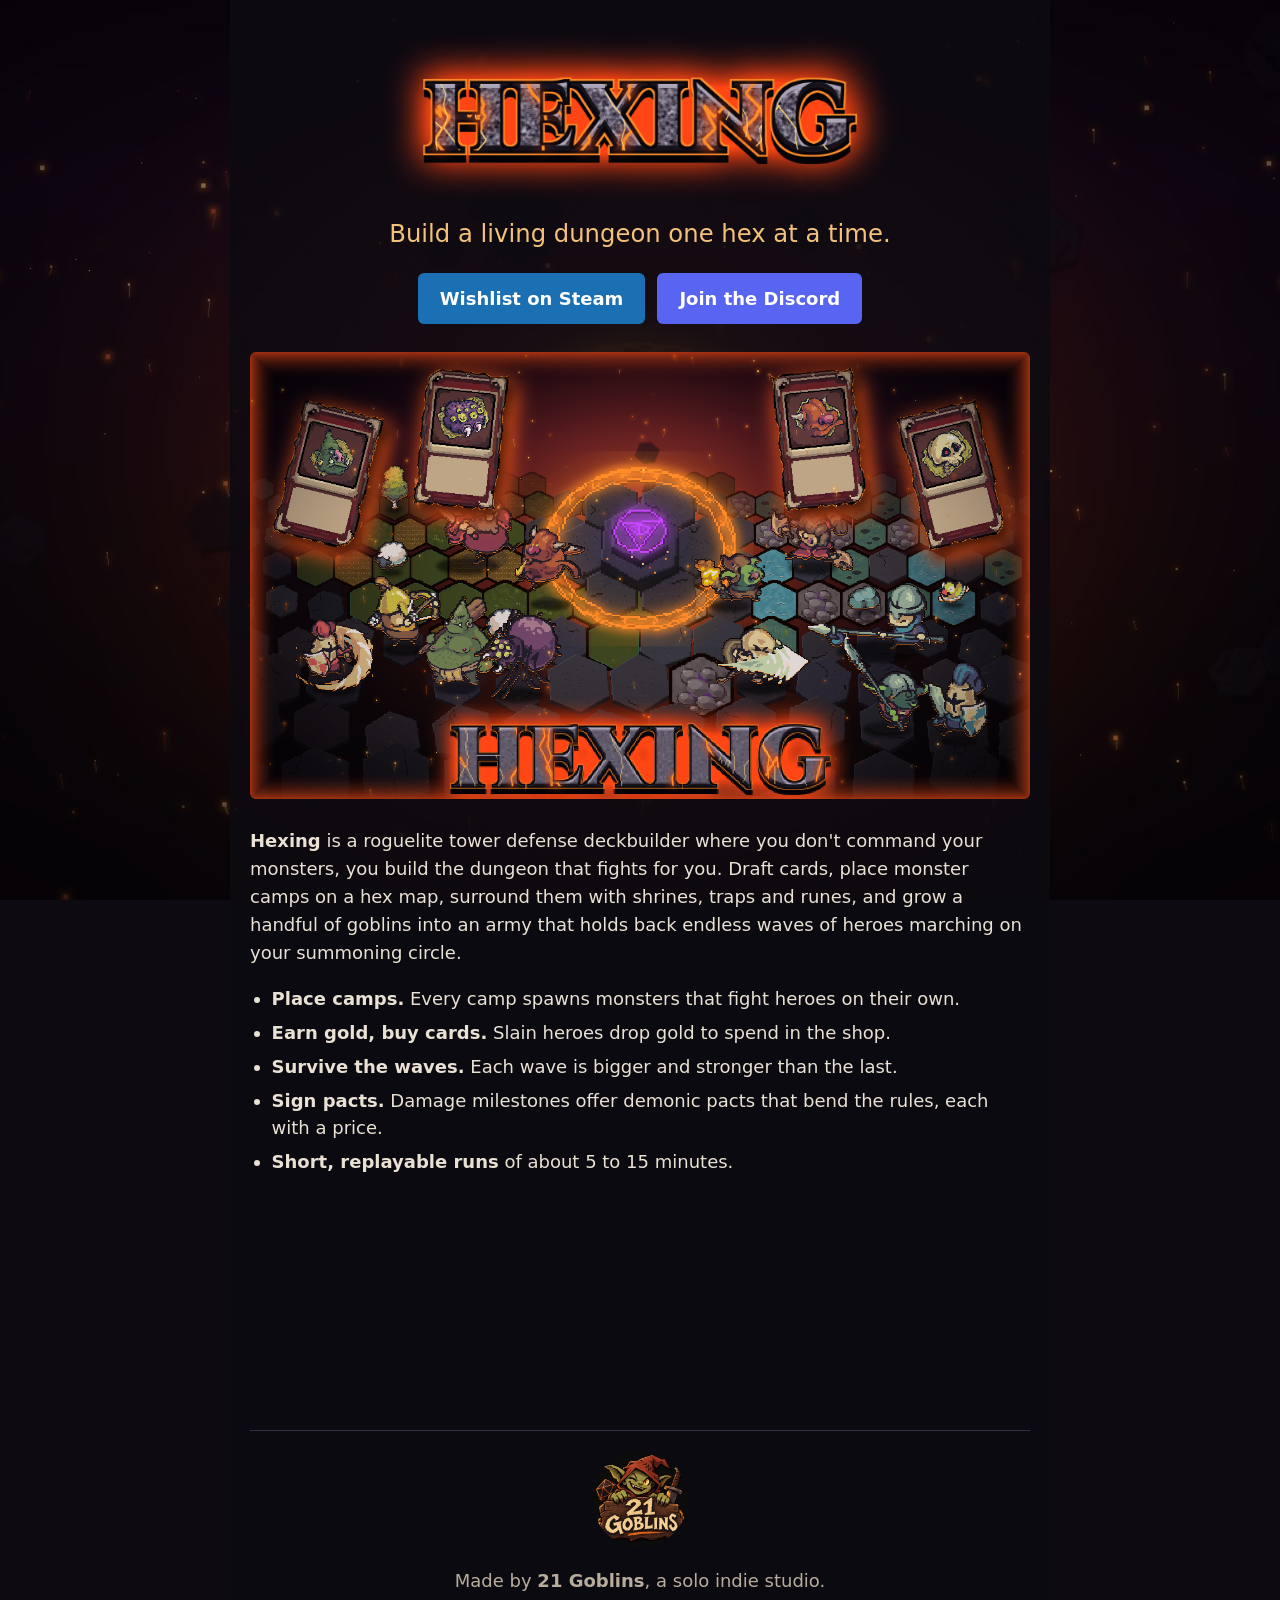
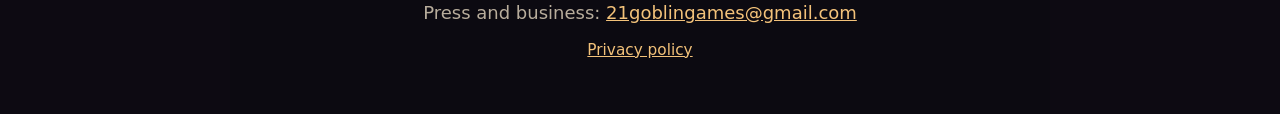
==== index.html @ b6962946 "feat: Hexing one-page site" ====
<!DOCTYPE html>
<html lang="en">
<head>
<meta charset="utf-8">
<meta name="viewport" content="width=device-width, initial-scale=1">
<title>Hexing by 21 Goblins: a roguelite tower defense deckbuilder</title>
<meta name="description" content="Build a living dungeon one hex at a time. Place monster camps, shrines, and traps, grow a few goblins into an army, and hold back endless hero waves in this roguelite tower defense deckbuilder.">
<meta property="og:title" content="Hexing">
<meta property="og:description" content="Build a living dungeon one hex at a time. A roguelite tower defense deckbuilder by 21 Goblins.">
<meta property="og:image" content="https://21goblingames.github.io/img/og.png">
<meta property="og:url" content="https://21goblingames.github.io/">
<meta name="twitter:card" content="summary_large_image">
<link rel="icon" type="image/png" href="img/icon.png">
<link rel="stylesheet" href="style.css">
</head>
<body>
<main>
  <header class="hero">
    <img class="logo" src="img/hexing-logo.png" alt="Hexing">
    <p class="tagline">Build a living dungeon one hex at a time.</p>
    <div class="buttons">
      <a class="btn steam" href="https://store.steampowered.com/app/4998470/Hexing/">Wishlist on Steam</a>
      <a class="btn discord" href="https://discord.gg/SJA3zb4m3p">Join the Discord</a>
    </div>
  </header>

  <img class="capsule" src="img/main-capsule.png" alt="The Hexing board: monster camps and heroes fighting on a hex map around the summoning circle">

  <section>
    <p class="lead"><strong>Hexing</strong> is a roguelite tower defense deckbuilder where you don't command your monsters, you build the dungeon that fights for you. Draft cards, place monster camps on a hex map, surround them with shrines, traps and runes, and grow a handful of goblins into an army that holds back endless waves of heroes marching on your summoning circle.</p>
    <ul class="features">
      <li><strong>Place camps.</strong> Every camp spawns monsters that fight heroes on their own.</li>
      <li><strong>Earn gold, buy cards.</strong> Slain heroes drop gold to spend in the shop.</li>
      <li><strong>Survive the waves.</strong> Each wave is bigger and stronger than the last.</li>
      <li><strong>Sign pacts.</strong> Damage milestones offer demonic pacts that bend the rules, each with a price.</li>
      <li><strong>Short, replayable runs</strong> of about 5 to 15 minutes.</li>
    </ul>
  </section>

  <section class="widget">
    <iframe src="https://store.steampowered.com/widget/4998470/" title="Hexing on Steam" frameborder="0" width="646" height="190" loading="lazy"></iframe>
  </section>

  <footer>
    <img class="studio" src="img/21goblins.jpg" alt="21 Goblins">
    <p>Made by <strong>21 Goblins</strong>, a solo indie studio.</p>
    <p>Press and business: <a href="mailto:21goblingames@gmail.com">21goblingames@gmail.com</a></p>
    <p class="small"><a href="https://21goblingames.github.io/hexing-privacy/">Privacy policy</a></p>
  </footer>
</main>
</body>
</html>
---- style.css ----
* { box-sizing: border-box; }
html { background: #0d0a12 url("img/background.jpg") center top / cover fixed; }
body {
  margin: 0;
  color: #e9e1d4;
  font: 18px/1.55 system-ui, "Segoe UI", Roboto, sans-serif;
}
main {
  max-width: 820px;
  margin: 0 auto;
  padding: 32px 20px 48px;
  background: rgba(13, 10, 18, 0.82);
  min-height: 100vh;
}
.hero { text-align: center; }
.logo { width: min(520px, 90%); height: auto; }
.tagline { font-size: 1.35em; margin: 8px 0 20px; color: #f3c27a; }
.buttons { display: flex; gap: 12px; justify-content: center; flex-wrap: wrap; }
.btn {
  display: inline-block;
  padding: 12px 22px;
  border-radius: 6px;
  color: #fff;
  font-weight: 700;
  text-decoration: none;
}
.btn.steam { background: #1b6fb3; }
.btn.discord { background: #5865f2; }
.btn:hover { filter: brightness(1.15); }
.capsule { display: block; width: 100%; height: auto; margin: 28px 0; border-radius: 6px; }
.lead { margin-top: 0; }
.features { padding-left: 1.2em; }
.features li { margin: 6px 0; }
.widget { text-align: center; margin: 28px 0; }
.widget iframe { max-width: 100%; }
footer { text-align: center; border-top: 1px solid #3a2f44; padding-top: 20px; color: #b8ad9c; }
footer p { margin: 4px 0; }
.studio { width: 96px; height: 96px; object-fit: cover; border-radius: 50%; margin-bottom: 8px; }
.small { font-size: 0.85em; margin-top: 12px !important; }
a { color: #f3c27a; }
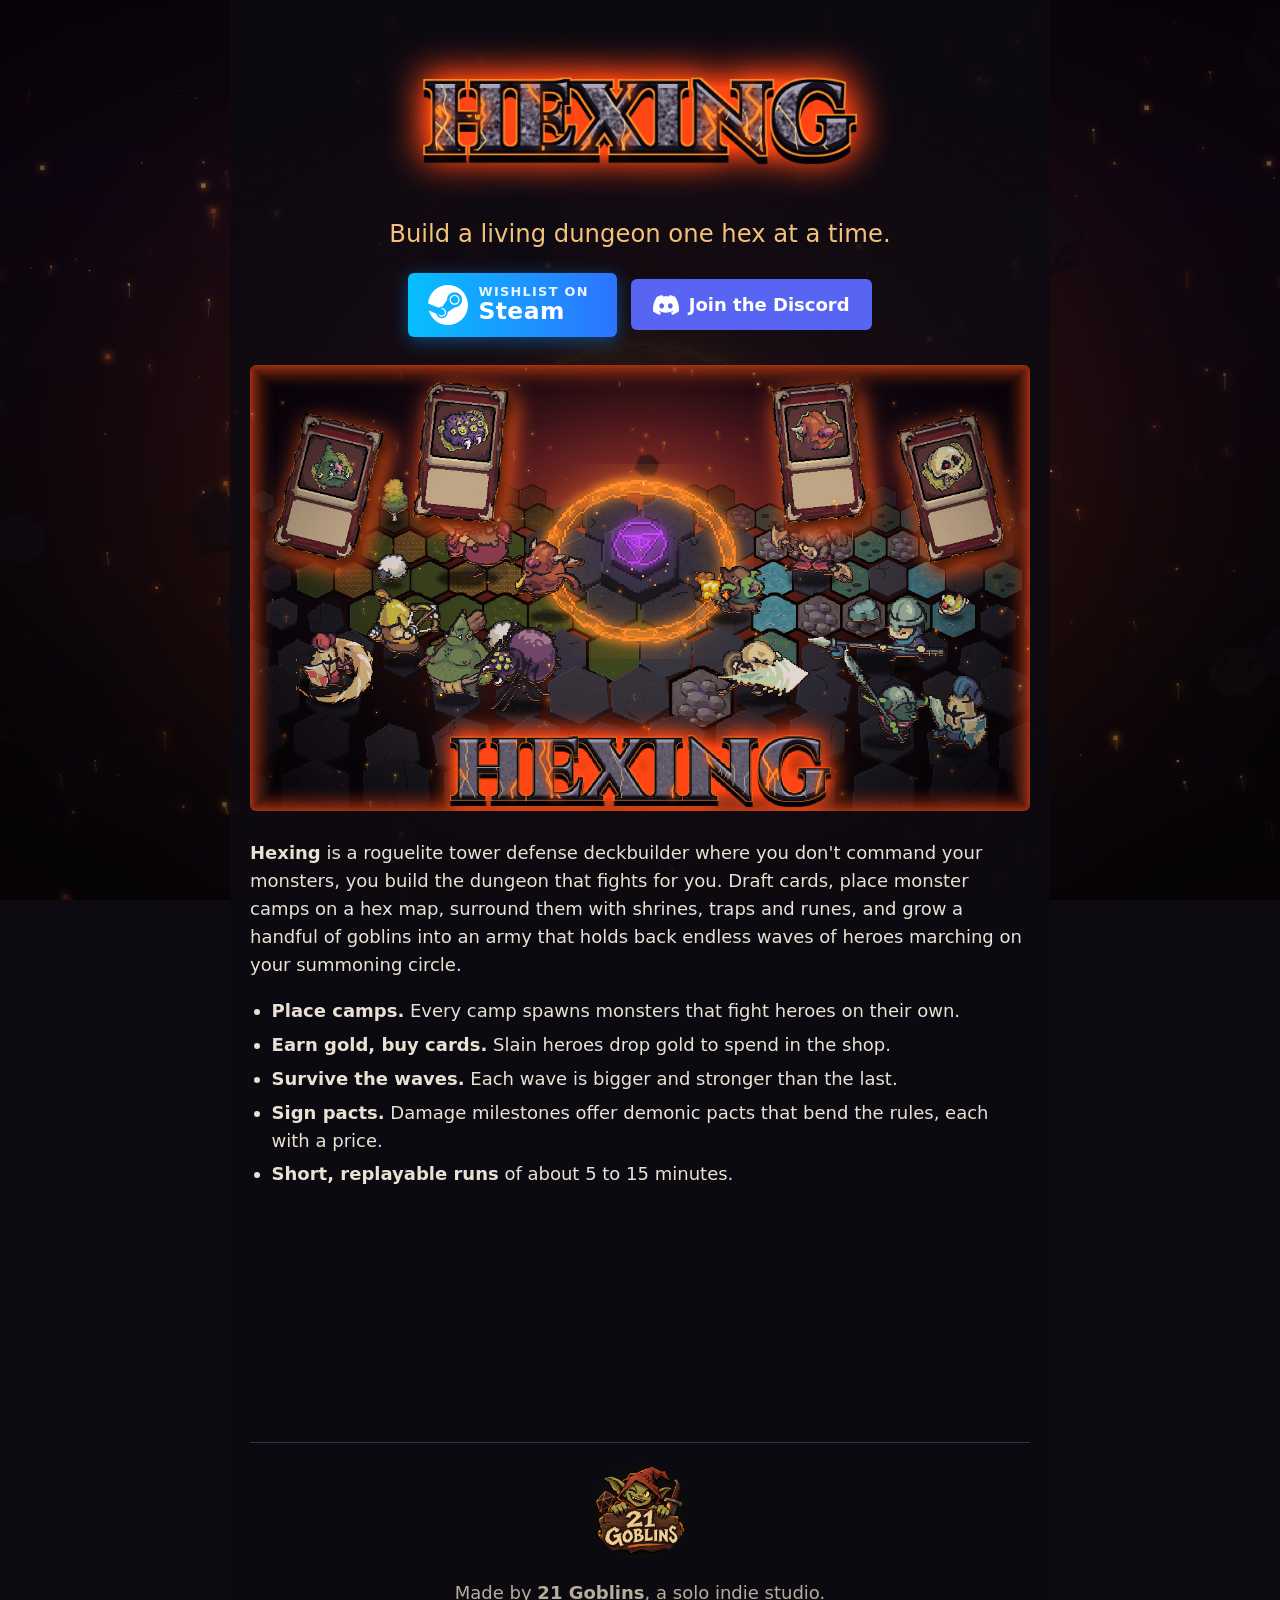
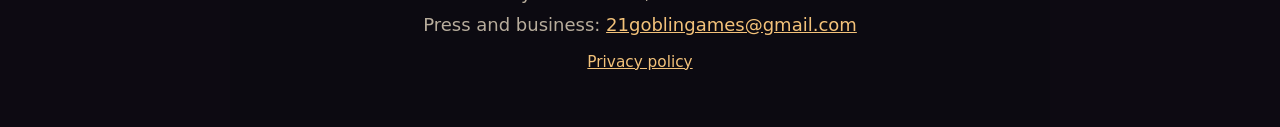
==== commit 3a9c3552: "style: Steam and Discord buttons with logos" ====
--- a/index.html
+++ b/index.html
@@ -19,8 +19,8 @@
     <img class="logo" src="img/hexing-logo.png" alt="Hexing">
     <p class="tagline">Build a living dungeon one hex at a time.</p>
     <div class="buttons">
-      <a class="btn steam" href="https://store.steampowered.com/app/4998470/Hexing/">Wishlist on Steam</a>
-      <a class="btn discord" href="https://discord.gg/SJA3zb4m3p">Join the Discord</a>
+      <a class="btn steam" href="https://store.steampowered.com/app/4998470/Hexing/"><img src="img/steam.svg" alt=""><span><small>Wishlist on</small>Steam</span></a>
+      <a class="btn discord" href="https://discord.gg/SJA3zb4m3p"><img src="img/discord.svg" alt="">Join the Discord</a>
     </div>
   </header>
 
--- a/style.css
+++ b/style.css
@@ -15,18 +15,32 @@
 .hero { text-align: center; }
 .logo { width: min(520px, 90%); height: auto; }
 .tagline { font-size: 1.35em; margin: 8px 0 20px; color: #f3c27a; }
-.buttons { display: flex; gap: 12px; justify-content: center; flex-wrap: wrap; }
+.buttons { display: flex; gap: 14px; justify-content: center; align-items: center; flex-wrap: wrap; }
 .btn {
-  display: inline-block;
+  display: inline-flex;
+  align-items: center;
+  gap: 10px;
   padding: 12px 22px;
   border-radius: 6px;
   color: #fff;
   font-weight: 700;
   text-decoration: none;
+  transition: transform .12s, filter .12s, box-shadow .12s;
 }
-.btn.steam { background: #1b6fb3; }
+.btn img { width: 26px; height: 26px; filter: invert(1); }
+.btn:hover { filter: brightness(1.12); transform: translateY(-2px); }
+.btn.steam {
+  padding: 12px 28px 12px 20px;
+  background: linear-gradient(90deg, #06bfff, #2d73ff);
+  box-shadow: 0 4px 18px rgba(6, 140, 255, .45);
+  font-size: 1.3em;
+  line-height: 1.1;
+}
+.btn.steam img { width: 40px; height: 40px; }
+.btn.steam span { display: flex; flex-direction: column; text-align: left; letter-spacing: .02em; }
+.btn.steam small { font-size: .55em; font-weight: 600; text-transform: uppercase; letter-spacing: .1em; opacity: .9; }
+.btn.steam:hover { box-shadow: 0 6px 24px rgba(6, 140, 255, .65); }
 .btn.discord { background: #5865f2; }
-.btn:hover { filter: brightness(1.15); }
 .capsule { display: block; width: 100%; height: auto; margin: 28px 0; border-radius: 6px; }
 .lead { margin-top: 0; }
 .features { padding-left: 1.2em; }
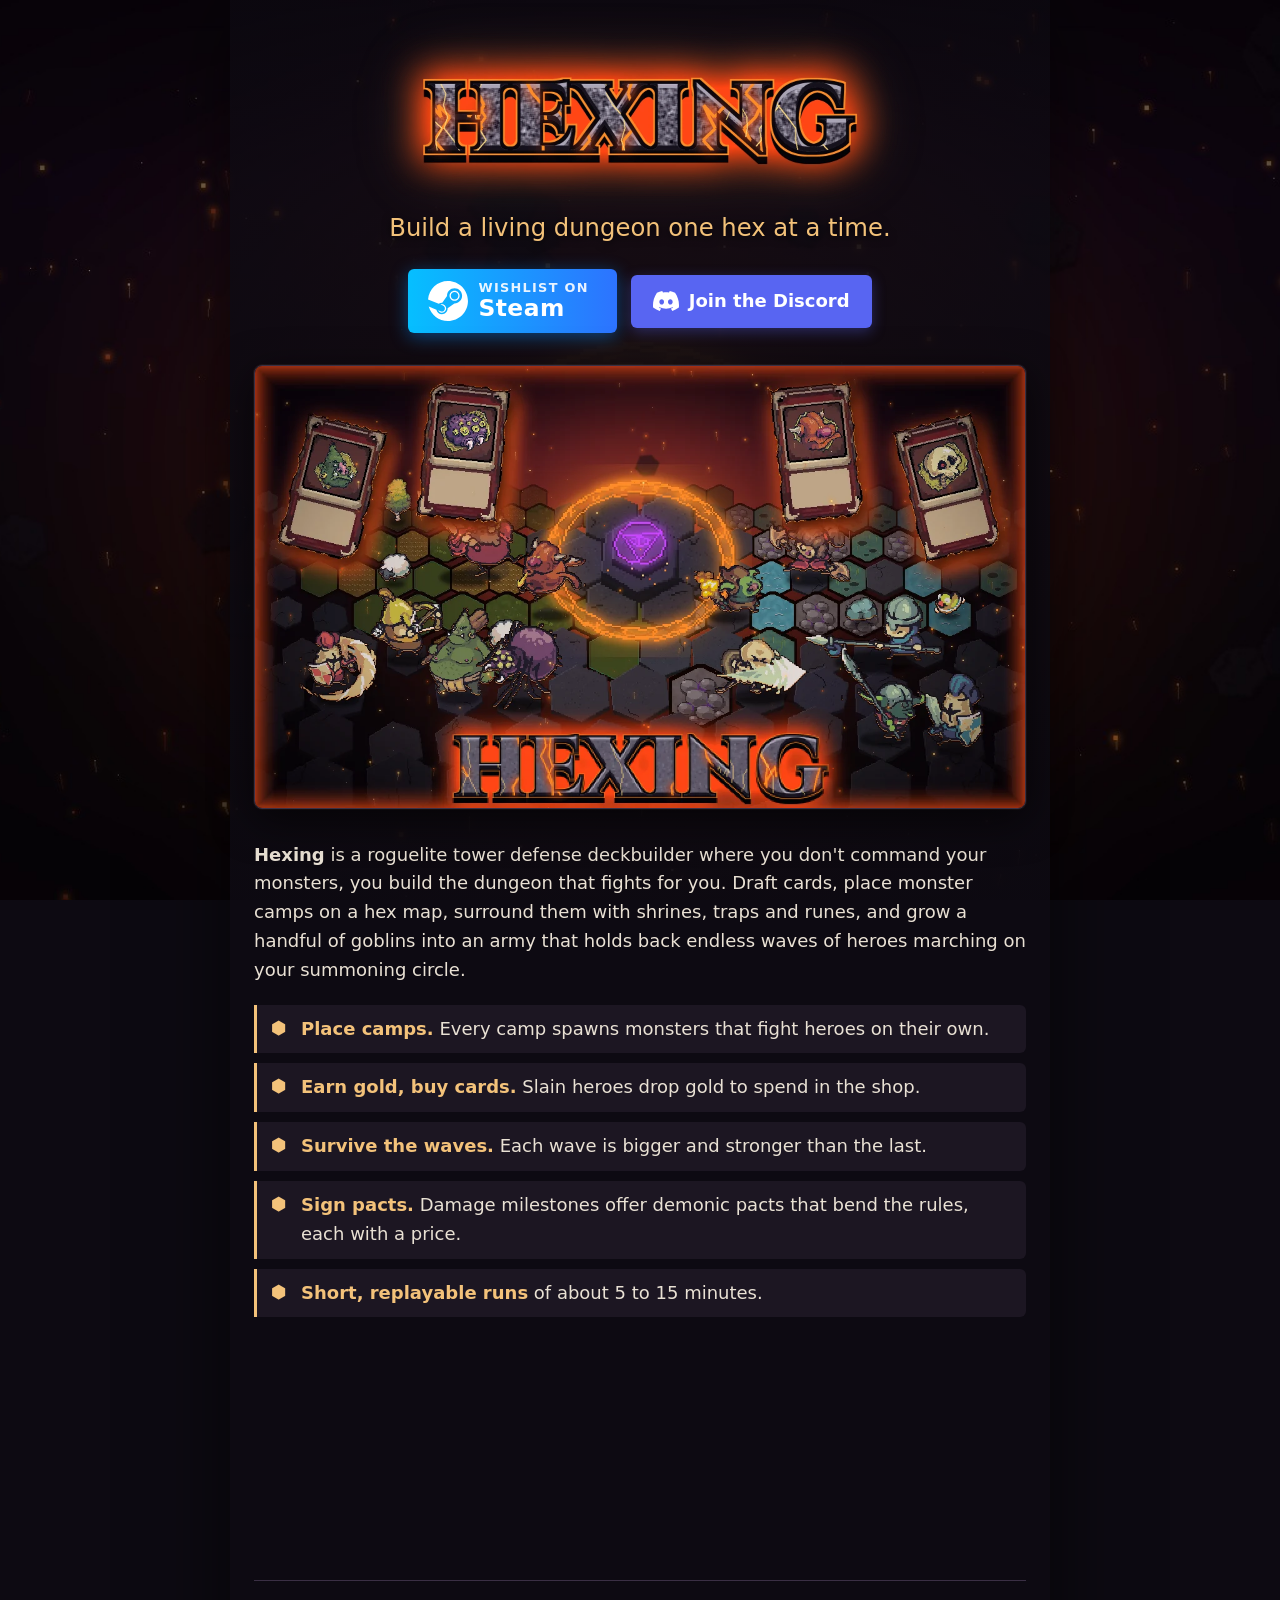
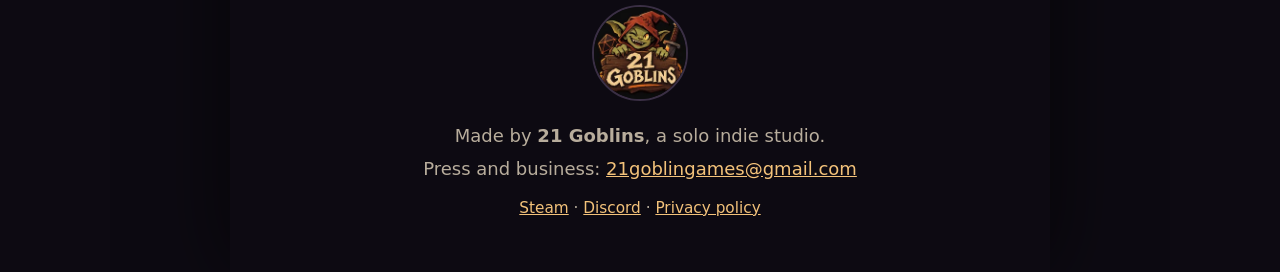
==== commit f72af10e: "perf: WebP images, preload, metadata; style polish; 404 page and README Fix the missing space in the" ====
--- a/index.html
+++ b/index.html
@@ -5,26 +5,38 @@
 <meta name="viewport" content="width=device-width, initial-scale=1">
 <title>Hexing by 21 Goblins: a roguelite tower defense deckbuilder</title>
 <meta name="description" content="Build a living dungeon one hex at a time. Place monster camps, shrines, and traps, grow a few goblins into an army, and hold back endless hero waves in this roguelite tower defense deckbuilder.">
-<meta property="og:title" content="Hexing">
-<meta property="og:description" content="Build a living dungeon one hex at a time. A roguelite tower defense deckbuilder by 21 Goblins.">
-<meta property="og:image" content="https://21goblingames.github.io/img/og.png">
+<link rel="canonical" href="https://21goblingames.github.io/">
+<meta name="theme-color" content="#0d0a12">
+<meta property="og:type" content="website">
+<meta property="og:site_name" content="21 Goblins">
+<meta property="og:title" content="Hexing: a roguelite tower defense deckbuilder">
+<meta property="og:description" content="Build a living dungeon one hex at a time. Wishlist Hexing on Steam.">
+<meta property="og:image" content="https://21goblingames.github.io/img/og.jpg">
+<meta property="og:image:width" content="920">
+<meta property="og:image:height" content="430">
 <meta property="og:url" content="https://21goblingames.github.io/">
 <meta name="twitter:card" content="summary_large_image">
-<link rel="icon" type="image/png" href="img/icon.png">
+<meta name="twitter:image" content="https://21goblingames.github.io/img/og.jpg">
+<link rel="icon" type="image/png" href="img/favicon.png">
+<link rel="apple-touch-icon" href="img/apple-touch-icon.png">
+<link rel="preload" as="image" href="img/hexing-logo.webp" fetchpriority="high">
 <link rel="stylesheet" href="style.css">
+<script type="application/ld+json">
+{"@context":"https://schema.org","@type":"VideoGame","name":"Hexing","url":"https://21goblingames.github.io/","image":"https://21goblingames.github.io/img/og.jpg","description":"A roguelite tower defense deckbuilder: build a living dungeon one hex at a time.","genre":["Roguelite","Tower defense","Deckbuilder"],"gamePlatform":"PC","operatingSystem":"Windows","author":{"@type":"Organization","name":"21 Goblins","email":"21goblingames@gmail.com"},"sameAs":["https://store.steampowered.com/app/4998470/Hexing/","https://discord.gg/SJA3zb4m3p"]}
+</script>
 </head>
 <body>
 <main>
   <header class="hero">
-    <img class="logo" src="img/hexing-logo.png" alt="Hexing">
+    <h1><img class="logo" src="img/hexing-logo.webp" alt="Hexing" width="1040" height="333" fetchpriority="high"></h1>
     <p class="tagline">Build a living dungeon one hex at a time.</p>
     <div class="buttons">
-      <a class="btn steam" href="https://store.steampowered.com/app/4998470/Hexing/"><img src="img/steam.svg" alt=""><span><small>Wishlist on</small>Steam</span></a>
-      <a class="btn discord" href="https://discord.gg/SJA3zb4m3p"><img src="img/discord.svg" alt="">Join the Discord</a>
+      <a class="btn steam" href="https://store.steampowered.com/app/4998470/Hexing/" aria-label="Wishlist Hexing on Steam"><img src="img/steam.svg" alt="" width="40" height="40"><span><small>Wishlist on </small>Steam</span></a>
+      <a class="btn discord" href="https://discord.gg/SJA3zb4m3p"><img src="img/discord.svg" alt="" width="26" height="26">Join the Discord</a>
     </div>
   </header>
 
-  <img class="capsule" src="img/main-capsule.png" alt="The Hexing board: monster camps and heroes fighting on a hex map around the summoning circle">
+  <img class="capsule" src="img/main-capsule.webp" alt="The Hexing board: monster camps and heroes fighting on a hex map around the summoning circle" width="1232" height="706" decoding="async">
 
   <section>
     <p class="lead"><strong>Hexing</strong> is a roguelite tower defense deckbuilder where you don't command your monsters, you build the dungeon that fights for you. Draft cards, place monster camps on a hex map, surround them with shrines, traps and runes, and grow a handful of goblins into an army that holds back endless waves of heroes marching on your summoning circle.</p>
@@ -38,14 +50,14 @@
   </section>
 
   <section class="widget">
-    <iframe src="https://store.steampowered.com/widget/4998470/" title="Hexing on Steam" frameborder="0" width="646" height="190" loading="lazy"></iframe>
+    <iframe src="https://store.steampowered.com/widget/4998470/" title="Hexing on Steam" width="646" height="190" loading="lazy"></iframe>
   </section>
 
   <footer>
-    <img class="studio" src="img/21goblins.jpg" alt="21 Goblins">
+    <img class="studio" src="img/21goblins.webp" alt="21 Goblins" width="96" height="96" loading="lazy">
     <p>Made by <strong>21 Goblins</strong>, a solo indie studio.</p>
     <p>Press and business: <a href="mailto:21goblingames@gmail.com">21goblingames@gmail.com</a></p>
-    <p class="small"><a href="https://21goblingames.github.io/hexing-privacy/">Privacy policy</a></p>
+    <p class="small"><a href="https://store.steampowered.com/app/4998470/Hexing/">Steam</a> · <a href="https://discord.gg/SJA3zb4m3p">Discord</a> · <a href="https://21goblingames.github.io/hexing-privacy/">Privacy policy</a></p>
   </footer>
 </main>
 </body>
--- a/style.css
+++ b/style.css
@@ -3,18 +3,31 @@
 body {
   margin: 0;
   color: #e9e1d4;
-  font: 18px/1.55 system-ui, "Segoe UI", Roboto, sans-serif;
+  font: 18px/1.6 system-ui, "Segoe UI", Roboto, sans-serif;
+  -webkit-font-smoothing: antialiased;
 }
 main {
   max-width: 820px;
   margin: 0 auto;
-  padding: 32px 20px 48px;
-  background: rgba(13, 10, 18, 0.82);
+  padding: 32px 24px 48px;
+  background: linear-gradient(180deg, rgba(13, 10, 18, .6), rgba(13, 10, 18, .88) 320px);
   min-height: 100vh;
+  box-shadow: 0 0 80px rgba(0, 0, 0, .6);
 }
-.hero { text-align: center; }
-.logo { width: min(520px, 90%); height: auto; }
-.tagline { font-size: 1.35em; margin: 8px 0 20px; color: #f3c27a; }
+.hero { text-align: center; animation: rise .7s ease-out both; }
+h1 { margin: 0; line-height: 0; }
+.logo {
+  width: min(520px, 90%);
+  height: auto;
+  filter: drop-shadow(0 0 24px rgba(243, 194, 122, .25)) drop-shadow(0 4px 8px rgba(0, 0, 0, .7));
+}
+.tagline {
+  font-size: 1.35em;
+  margin: 10px 0 22px;
+  color: #f3c27a;
+  text-wrap: balance;
+  text-shadow: 0 2px 8px rgba(0, 0, 0, .8);
+}
 .buttons { display: flex; gap: 14px; justify-content: center; align-items: center; flex-wrap: wrap; }
 .btn {
   display: inline-flex;
@@ -29,6 +42,7 @@
 }
 .btn img { width: 26px; height: 26px; filter: invert(1); }
 .btn:hover { filter: brightness(1.12); transform: translateY(-2px); }
+.btn:focus-visible, a:focus-visible { outline: 3px solid #f3c27a; outline-offset: 3px; }
 .btn.steam {
   padding: 12px 28px 12px 20px;
   background: linear-gradient(90deg, #06bfff, #2d73ff);
@@ -40,15 +54,50 @@
 .btn.steam span { display: flex; flex-direction: column; text-align: left; letter-spacing: .02em; }
 .btn.steam small { font-size: .55em; font-weight: 600; text-transform: uppercase; letter-spacing: .1em; opacity: .9; }
 .btn.steam:hover { box-shadow: 0 6px 24px rgba(6, 140, 255, .65); }
-.btn.discord { background: #5865f2; }
-.capsule { display: block; width: 100%; height: auto; margin: 28px 0; border-radius: 6px; }
+.btn.discord { background: #5865f2; box-shadow: 0 4px 14px rgba(88, 101, 242, .35); }
+.capsule {
+  display: block;
+  width: 100%;
+  height: auto;
+  margin: 32px 0;
+  border-radius: 8px;
+  border: 1px solid #3a2f44;
+  box-shadow: 0 10px 40px rgba(0, 0, 0, .65), 0 0 0 1px rgba(243, 194, 122, .08);
+  animation: rise .7s .15s ease-out both;
+}
 .lead { margin-top: 0; }
-.features { padding-left: 1.2em; }
-.features li { margin: 6px 0; }
-.widget { text-align: center; margin: 28px 0; }
-.widget iframe { max-width: 100%; }
-footer { text-align: center; border-top: 1px solid #3a2f44; padding-top: 20px; color: #b8ad9c; }
+.features { list-style: none; padding: 0; margin: 20px 0; }
+.features li {
+  position: relative;
+  margin: 10px 0;
+  padding: 10px 14px 10px 44px;
+  background: rgba(58, 47, 68, .35);
+  border-left: 3px solid #f3c27a;
+  border-radius: 0 6px 6px 0;
+}
+.features li::before {
+  content: "\2B22";
+  position: absolute;
+  left: 14px;
+  top: 9px;
+  color: #f3c27a;
+}
+.features strong { color: #f3c27a; }
+.widget { text-align: center; margin: 32px 0; }
+.widget iframe { max-width: 100%; border: 0; }
+footer { text-align: center; border-top: 1px solid #3a2f44; padding-top: 24px; color: #b8ad9c; }
 footer p { margin: 4px 0; }
-.studio { width: 96px; height: 96px; object-fit: cover; border-radius: 50%; margin-bottom: 8px; }
+.studio { width: 96px; height: 96px; object-fit: cover; border-radius: 50%; margin-bottom: 8px; border: 2px solid #3a2f44; }
 .small { font-size: 0.85em; margin-top: 12px !important; }
 a { color: #f3c27a; }
+a:hover { color: #ffd9a0; }
+@keyframes rise { from { opacity: 0; transform: translateY(12px); } }
+@media (max-width: 560px) {
+  body { font-size: 16px; }
+  main { padding: 20px 16px 36px; }
+}
+/* fixed backgrounds jank or don't work on touch devices */
+@media (hover: none) { html { background-attachment: scroll; } }
+@media (prefers-reduced-motion: reduce) {
+  *, *::before { animation: none !important; transition: none !important; }
+}
